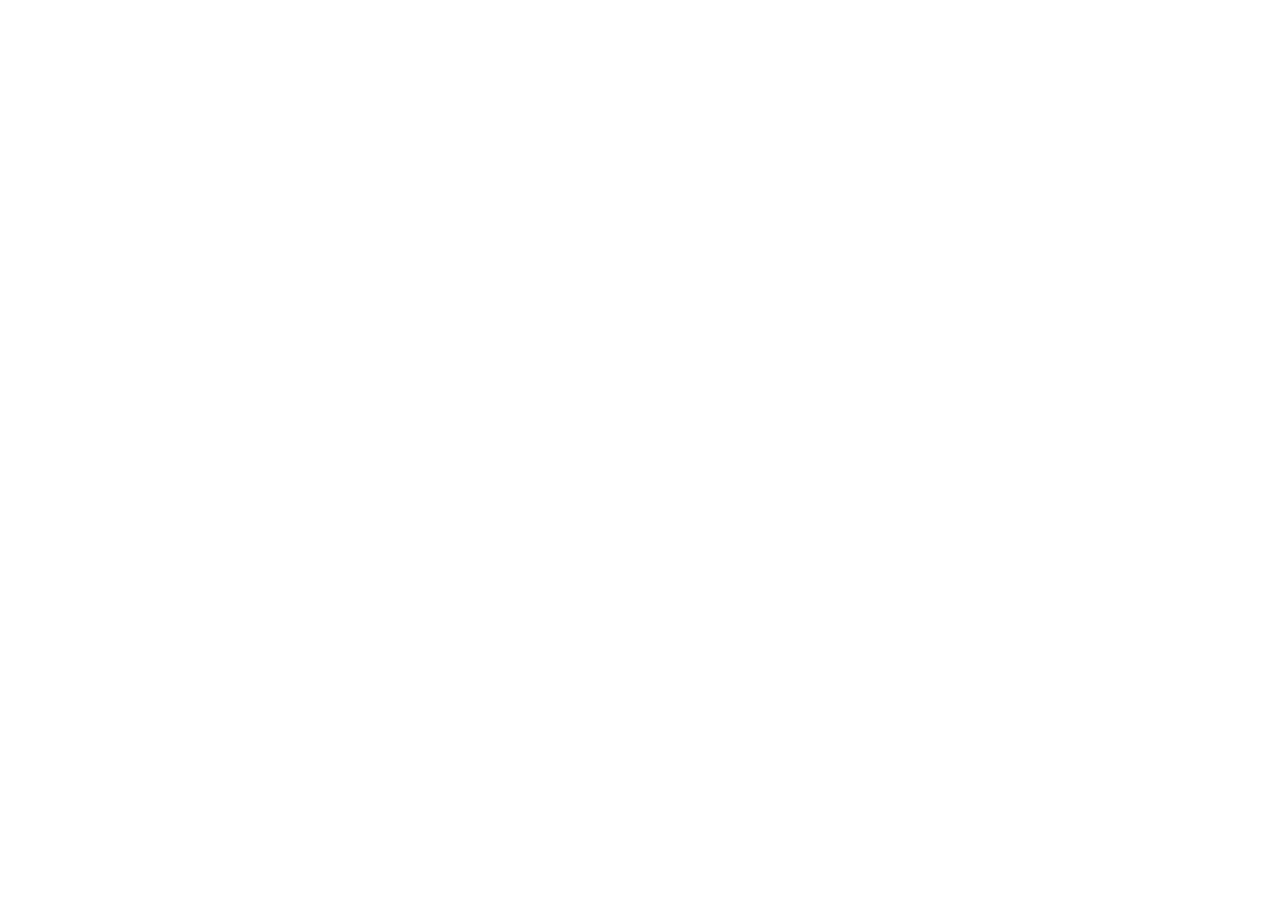
==== dashboard.html @ f40e2276 "Create dashboard.html basic html doc" ====
<!DOCTYPE html>
<html lang ="en">
<head>
<meta charset="UTF-8">
<meta http-equiv="X-UA-Compatible" content="IE=edge">
<meta name="viewport" content="width=device-width, initial-scale=1.0">
<title>My Dashboard</title>
<link rel="stylesheet" href="https://fonts.googleapis.com/css2?family=Material+Symbols+Outlined:opsz,wght,FILL,GRAD@24,400,0,0" />
<link rel="stylesheet" href="style.css">
</head>
<body>
<script src="script.js"></script>
</body>
</html>
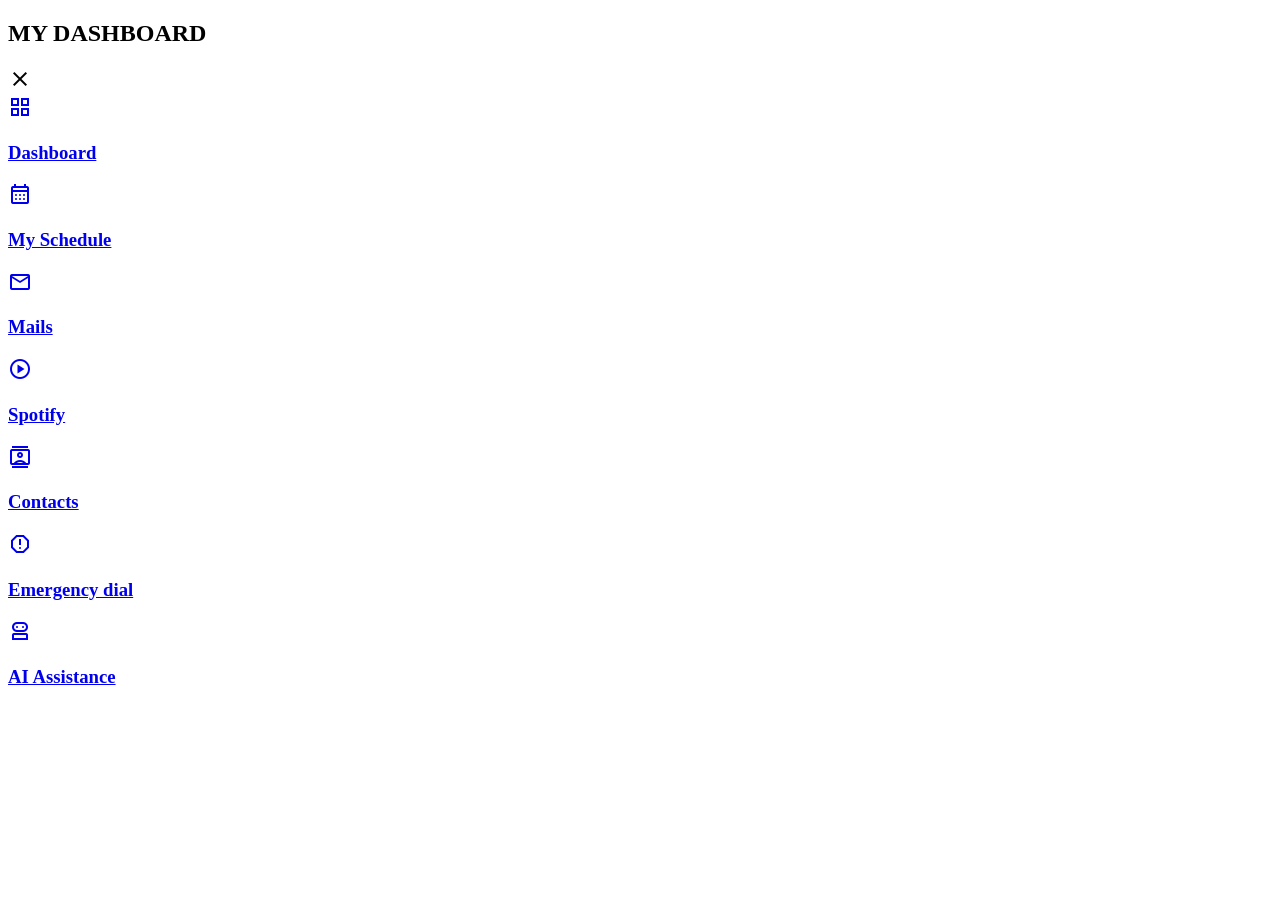
==== commit c3385704: "added the side bar with links" ====
--- a/dashboard.html
+++ b/dashboard.html
@@ -9,6 +9,67 @@
 <link rel="stylesheet" href="style.css">
 </head>
 <body>
+<div class="container">
+<!-- left start -->
+<aside>
+<div class="top">
+<div class="logo">
+<h1><span class="danger">MY </span>DASHBOARD</h1>
+</div>
+<div class="close">
+<span class="material-symbols-outlined">close</span>
+</div>
+</div>
+<!-- top end -->
+<!-- sidebar start -->
+<div class="sidebar">
+<a href="#" class="active">
+<span class="material-symbols-outlined">grid_view</span>
+<h3>Dashboard</h3>
+</a>
+<a href="https://calendar.google.com/">
+<span class="material-symbols-outlined">calendar_month</span>
+<h3>My Schedule</h3>
+</a>
+<a href="https://mail.google.com/mail/">
+<span class="material-symbols-outlined">mail</span>
+<h3>Mails</h3>
+</a>
+<a href="https://open.spotify.com/">
+<span class="material-symbols-outlined">play_circle</span>
+<h3>Spotify</h3>
+</a>
+<a href="https://contacts.google.com/">
+<span class="material-symbols-outlined">contacts</span>
+<h3>Contacts</h3>
+</a>
+<a href="https://www.google.com/search?q=emergency+call+number+list&sca_esv=323d829832db6162&rlz=1C1CHBF_enIN1125IN1126&ei=kdz8Z_eCGrmr4-EP162PkQ8&ved=0ahUKEwi3j-jkodeMAxW51TgGHdfWI_IQ4dUDCBA&uact=5&oq=emergency+call+number+list&gs_lp=[base64]&sclient=gws-wiz-serp">
+<span class="material-symbols-outlined">report_gmailerrorred</span>
+<h3>Emergency dial</h3>
+</a>
+<a href="https://chatgpt.com/">
+<span class="material-symbols-outlined">robot_2</span>
+<h3>AI Assistance</h3>
+</a>
+</div>
+<!-- sidebar end -->
+
+</aside>
+<!-- left end -->
+
+
+<!-- main start -->
+<main>
+</main>
+<!-- main end -->
+
+
+<!-- right start -->
+<div class="right">
+</div>
+<!-- right end -->
+
+</div>
 <script src="script.js"></script>
 </body>
 </html>
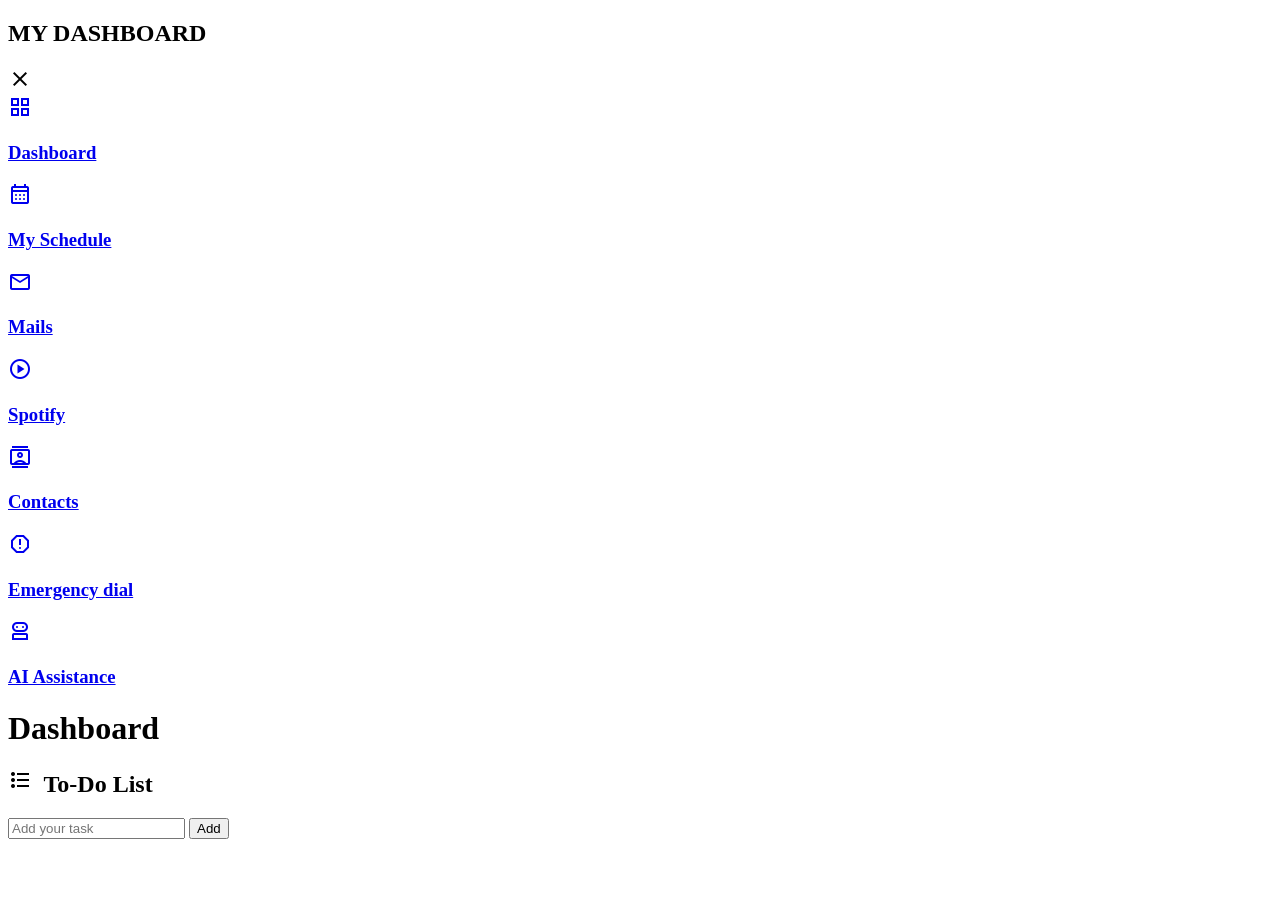
==== commit 6329d4ab: "added the to-do list" ====
--- a/dashboard.html
+++ b/dashboard.html
@@ -53,13 +53,23 @@
 </a>
 </div>
 <!-- sidebar end -->
-
 </aside>
 <!-- left end -->
 
 
 <!-- main start -->
 <main>
+<div class="dash">
+<h1>Dashboard</h1>
+</div>
+<div class="todo">
+<h2><span class="material-symbols-outlined">format_list_bulleted</span>&ensp;To-Do List</h2>
+<div class="row">
+<input type="text" id="input-box" placeholder="Add your task">
+<button onclick="addTask()">Add</button>
+</div>
+<ul id="list-container">
+</ul>
 </main>
 <!-- main end -->
 
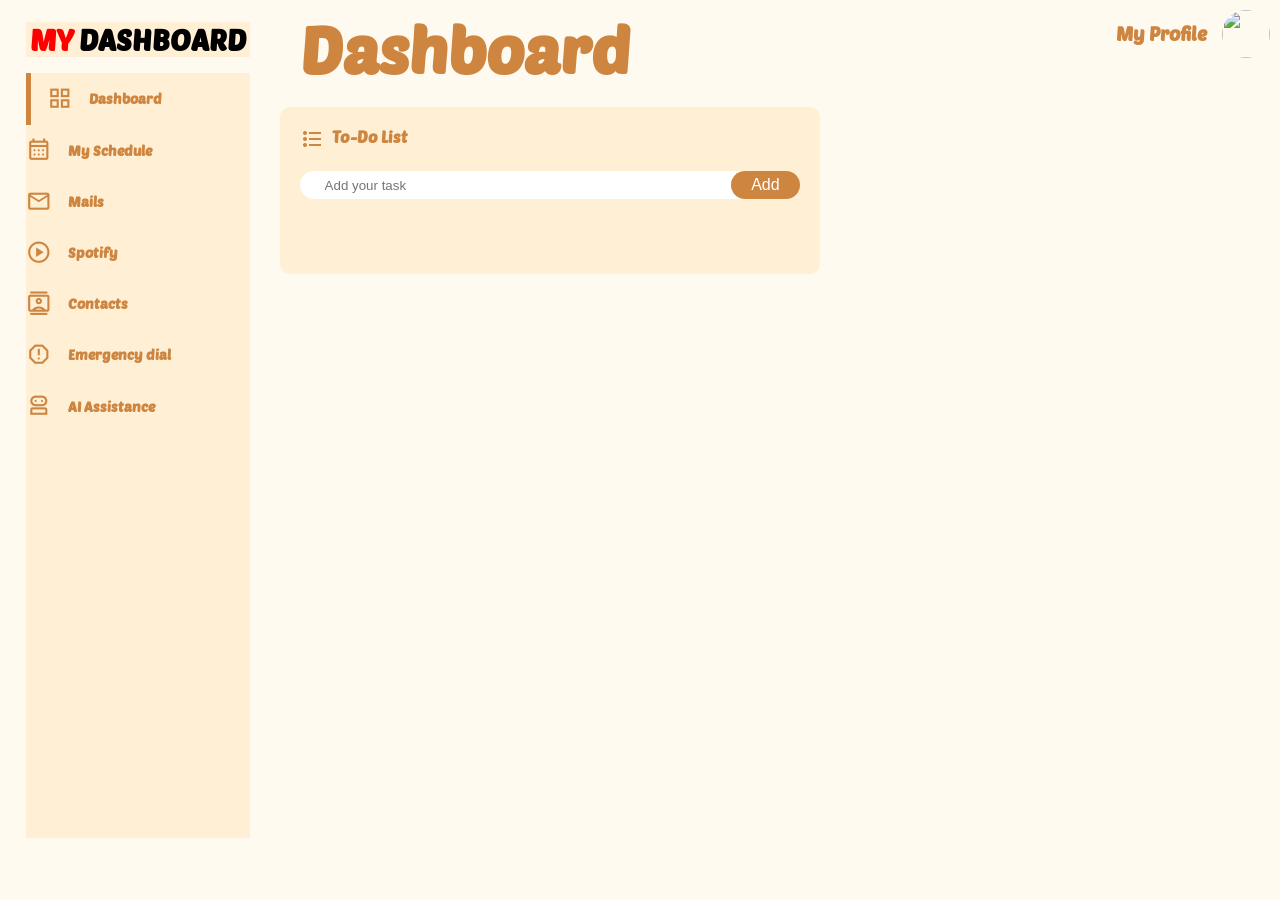
==== commit ac662031: "adding the calendar" ====
--- a/dashboard.html
+++ b/dashboard.html
@@ -76,6 +76,17 @@
 
 <!-- right start -->
 <div class="right">
+<div class="profile-photo">
+<a href="https://accounts.google.com/">
+<h1>My Profile</h1>
+<img src="images/pfp.png">
+</a>
+</div>
+<div class="calendar">
+  <h3 id="month-year"></h3>
+  <div class="days" id="days"></div>
+</div>
+
 </div>
 <!-- right end -->
 
--- a/style.css
+++ b/style.css
@@ -0,0 +1,241 @@
+@import url('https://fonts.googleapis.com/css2?family=Poetsen+One&display=swap');
+
+*{
+margin: 0;
+padding: 0;
+box-sizing: border-box;
+text-decoration: none;
+border: 0;
+list-style: none;
+appearance: none;
+}
+
+body{
+  font-family: "Poetsen One", sans-serif;
+  font-style: normal;
+  width: 100vw;
+  height: 100vh;
+  font-size: 0.88rem;
+  user-select: none;
+  overflow-x: hidden;
+  background: floralwhite;
+}
+.container{
+display: grid;
+width: 96%;
+grid-template-columns: 14rem auto 14rem;
+margin: 0 auto;
+}
+
+a{
+color: peru;
+}
+
+h1{
+font-weight: 800;
+font-size: 1.8rem;
+color: ;
+}
+h2{
+font-size: 1.4rem;
+color: ;
+}
+h3{
+font-size: 0.87rem;
+color: ;
+}
+h4{
+font-size: 0.8rem;
+color: ;
+}
+h5{
+font-size: 0.77rem;
+color: ;
+}
+small{
+font-size: 0.75rem;
+color: ;
+}
+
+.profile-photo img{
+width: 3rem;
+position: absolute;
+height: 3rem;
+border-radius: 50%;
+overflow: hidden;
+right: 10px;
+top: 10px;
+}
+.profile-photo h1{
+position: absolute;
+right: 73px;
+font-size: 1.2rem;
+top: 22px;
+align-items: right;
+}
+.danger{
+color: red;
+}
+/* aside */
+
+aside{
+height: 100vh;
+}
+aside .top{
+background-color: papayawhip;
+display: flex;
+justify-content: space-around;
+margin-top: 1.4rem;
+}
+aside .logo{
+display: flex;
+gap: 1rem;
+}
+aside .top div.close{
+display: none;
+}
+
+/* sidebar */
+
+aside .sidebar{
+background-color: papayawhip;
+display: flex;
+flex-direction: column;
+height: 85vh;
+position: relative;
+top: 1rem;
+}
+
+aside .h3{
+font-weight: 400;
+}
+
+aside .sidebar a{
+display: flex;
+color: peru;
+gap: 1rem;
+align-items: center;
+height: 3.2rem;
+transition:all .1s ease-in;
+}
+
+aside .sidebar a span{
+font-size: 1.6rem;
+transition:all .1s ease-in;
+}
+aside .sidebat a:last-child{
+position: absolute;
+bottom: 1rem;
+width: 100%;
+}
+aside .sidebar a:active{
+background: peachpuff;
+color: peru;
+margin-left: 0;
+border-left: 5px solid peru;
+}
+aside .sidebar a.active::before{
+content: '';
+margin-left: 0;
+width: 5px;
+height: 100%;
+background-color: peru;
+}
+aside .sidebar a:hover span{
+margin-left: 1rem;
+}
+.dash h1{
+font-size: 4rem;
+margin-top: 10px;
+margin-left: 50px;
+color: peru;
+}
+.todo{
+width: 100%;
+max-width: 540px;
+background: papayawhip;
+margin: 20px 30px 30px;
+padding: 20px 20px 50px;
+border-radius: 10px;
+}
+.todo h2{
+color: peru;
+font-size: 1rem;
+display: flex;
+align-items: left;
+margin-bottom: 20px;
+}
+
+.row{
+display: flex;
+align-items: center;
+justify-content: space-between;
+background: white;
+border-radius: 30px;
+padding-left: 20px;
+margin-bottom: 25px;
+}
+
+input{
+flex: 1;
+border: none;
+outline: none;
+background: transparent;
+padding: 5px;
+font-weight: 14px;
+}
+
+button{
+border: none;
+outline: none;
+background: peru;
+padding: 5px 20px;
+color: white;
+font-size: 16px;
+cursor: pointer;
+border-radius: 40px;
+}
+
+ul li{
+list-style: none;
+color: peru;
+font-size: 17px;
+padding: 12px 8px 12px 50px;
+user-select: none;
+cursor: pointer;
+position: relative;
+}
+ul li::before{
+content:'';
+position: absolute;
+height: 28px;
+width: 28px;
+border-radius: 50%;
+background-image: url(images/nope.png);
+background-size: cover;
+background-position: center;
+top: 10px;
+left: 8px;
+}
+ul li.checked{
+colour: beige;
+text-decoration: line-through;
+}
+ul li.checked::before{
+background-image: url(images/yup.png);
+}
+ul li span{
+position: absolute;
+right: 0;
+top: 4px;
+width: 40px;
+height: 40px;
+font-size: 22px;
+color: red;
+line-height: 40px;
+text-align: center;
+border-radius: 50%;
+}
+ul li span:hover{
+background: navajowhite;
+}
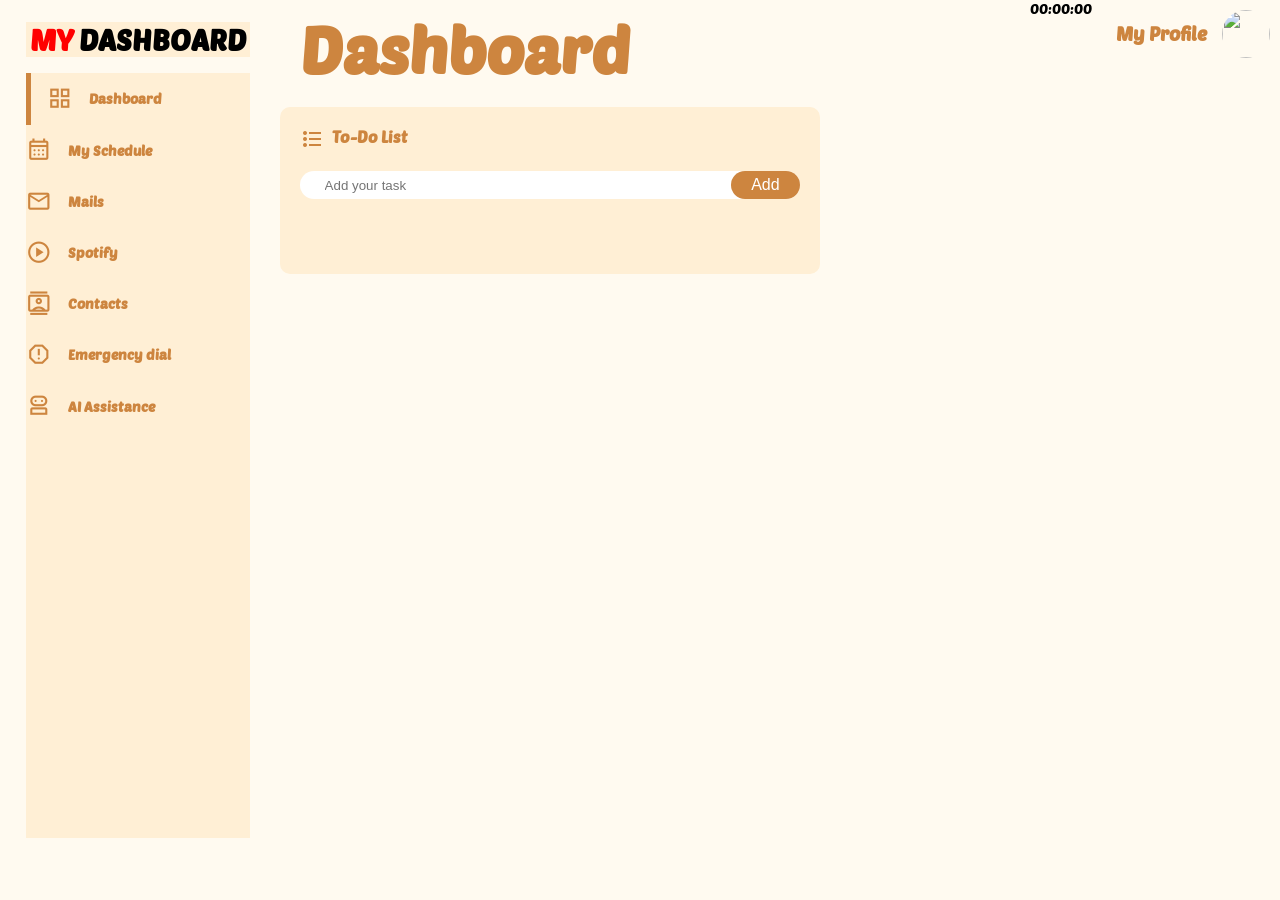
==== commit dd4cc941: "added clock" ====
--- a/dashboard.html
+++ b/dashboard.html
@@ -86,7 +86,9 @@
   <h3 id="month-year"></h3>
   <div class="days" id="days"></div>
 </div>
-
+<div class="clock" id="clock">
+00:00:00
+</div>
 </div>
 <!-- right end -->
 
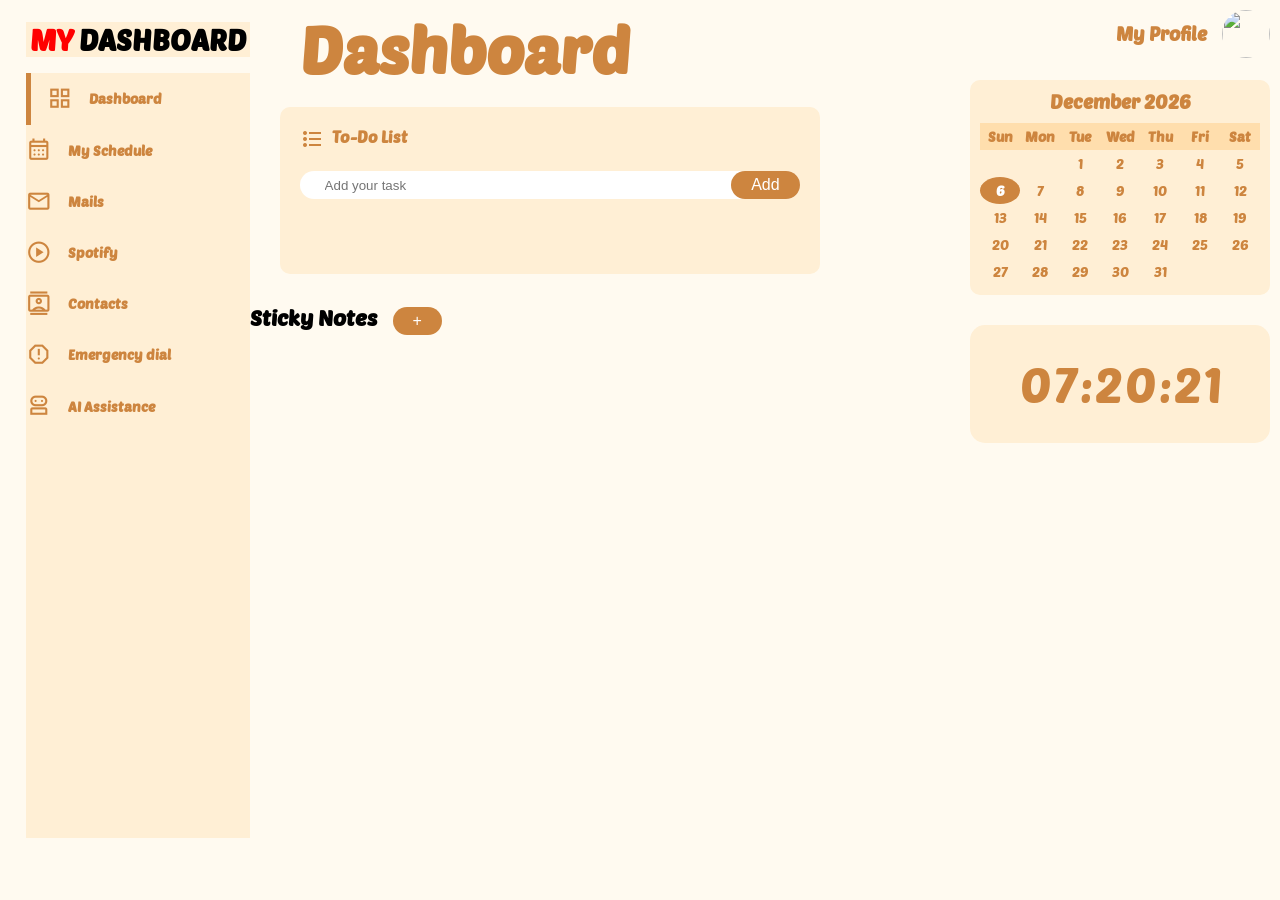
==== commit 2526b31c: "sticky notes added" ====
--- a/dashboard.html
+++ b/dashboard.html
@@ -62,6 +62,7 @@
 <div class="dash">
 <h1>Dashboard</h1>
 </div>
+<div class="main-content">
 <div class="todo">
 <h2><span class="material-symbols-outlined">format_list_bulleted</span>&ensp;To-Do List</h2>
 <div class="row">
@@ -70,6 +71,12 @@
 </div>
 <ul id="list-container">
 </ul>
+</div>
+<div class="sticky" id="sticky">
+<h2>Sticky Notes &ensp;<button onclick="addNote()">+</button></h2>
+<ul id="image-container"></ul>
+</div>
+</div>
 </main>
 <!-- main end -->
 
@@ -93,6 +100,7 @@
 <!-- right end -->
 
 </div>
+
 <script src="script.js"></script>
 </body>
 </html>
--- a/style.css
+++ b/style.css
@@ -239,3 +239,54 @@
 ul li span:hover{
 background: navajowhite;
 }
+right{
+height: 100vh;
+}
+
+.calendar {
+width: 300px;
+position: absolute;
+border-radius: 10px;
+color: peru;
+padding: 10px;
+text-align: center;
+margin-top: 80px;
+background-color: papayawhip;
+right: 10px; 
+}
+
+.calendar h3{
+margin: 0;
+font-size: 1.2rem;
+}
+.days {
+display: grid;
+grid-template-columns: repeat(7, 1fr);
+margin-top: 10px;
+}
+.day, .date {
+padding: 5px;
+font-size: 14px;
+}
+.day {
+font-weight: bold;
+background: navajowhite;
+}
+.today {
+background-color: peru;
+color: white;
+border-radius: 50%;
+font-weight: bold;
+}
+.clock {
+background: papayawhip;
+color: peru;
+position: absolute;
+top: 325px;
+right: 10px;
+padding: 30px 50px;
+border-radius: 15px;
+font-size: 48px;
+letter-spacing: 2px;
+width: 300px;
+}
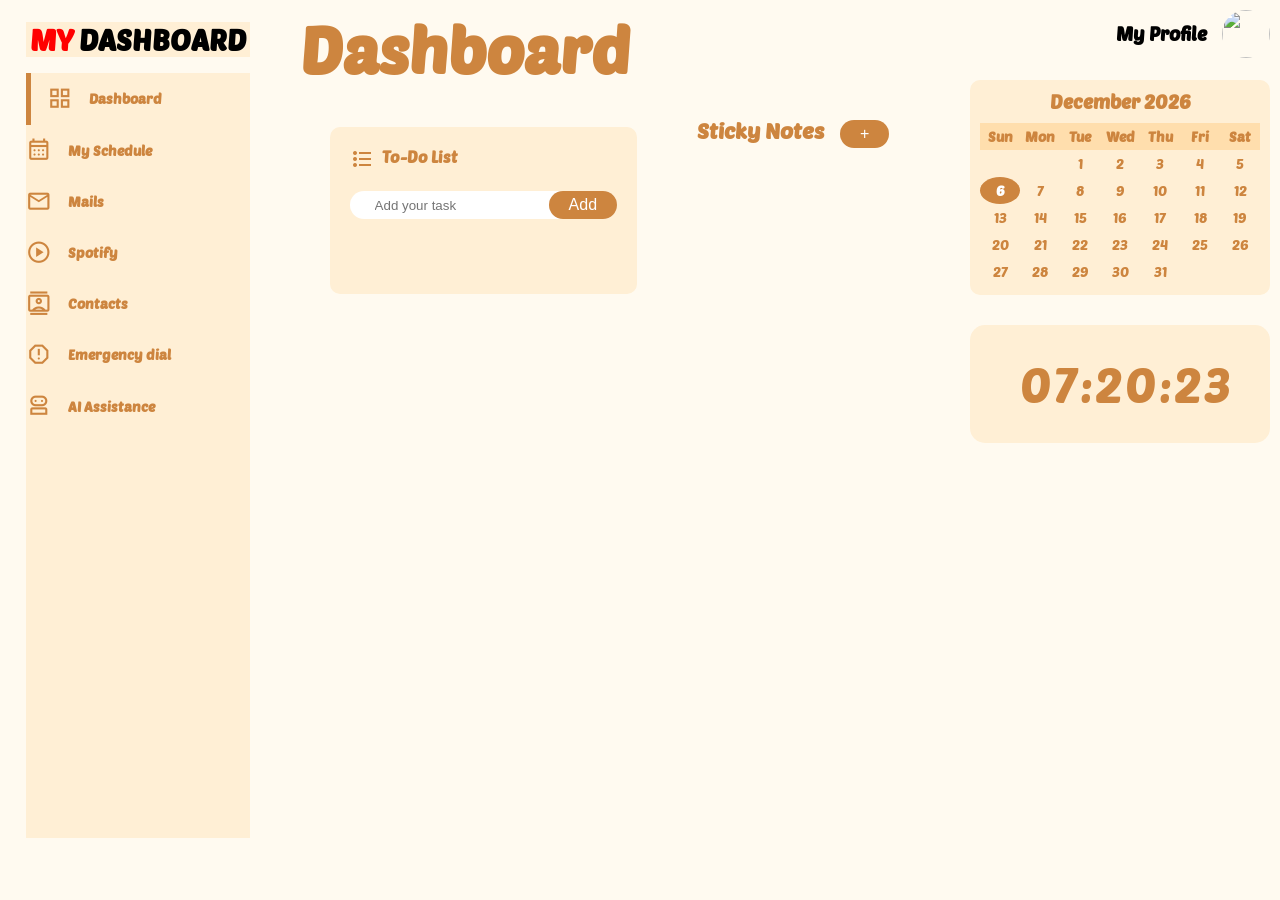
==== commit 4908acb2: "image source changes" ====
--- a/dashboard.html
+++ b/dashboard.html
@@ -86,7 +86,7 @@
 <div class="profile-photo">
 <a href="https://accounts.google.com/">
 <h1>My Profile</h1>
-<img src="images/pfp.png">
+<img src="https://avatarfiles.alphacoders.com/126/thumb-1920-126700.jpg">
 </a>
 </div>
 <div class="calendar">
--- a/style.css
+++ b/style.css
@@ -20,6 +20,7 @@
   overflow-x: hidden;
   background: floralwhite;
 }
+
 .container{
 display: grid;
 width: 96%;
@@ -34,11 +35,11 @@
 h1{
 font-weight: 800;
 font-size: 1.8rem;
-color: ;
+color: black;
 }
 h2{
 font-size: 1.4rem;
-color: ;
+color: peru;
 }
 h3{
 font-size: 0.87rem;
@@ -73,9 +74,29 @@
 top: 22px;
 align-items: right;
 }
+
+.text-muted{
+color: ;
+}
+p{
+color: ;
+}
+b{
+color: ;
+}
+.primary{
+color: ;
+}
+.success{
+color: green;
+}
 .danger{
 color: red;
 }
+.warning{
+color: yellow;
+}
+
 /* aside */
 
 aside{
@@ -123,13 +144,8 @@
 font-size: 1.6rem;
 transition:all .1s ease-in;
 }
-aside .sidebat a:last-child{
-position: absolute;
-bottom: 1rem;
-width: 100%;
-}
 aside .sidebar a:active{
-background: peachpuff;
+background: navajowhite;
 color: peru;
 margin-left: 0;
 border-left: 5px solid peru;
@@ -144,12 +160,14 @@
 aside .sidebar a:hover span{
 margin-left: 1rem;
 }
+
 .dash h1{
 font-size: 4rem;
 margin-top: 10px;
 margin-left: 50px;
 color: peru;
 }
+
 .todo{
 width: 100%;
 max-width: 540px;
@@ -218,7 +236,7 @@
 left: 8px;
 }
 ul li.checked{
-colour: beige;
+color: tan;
 text-decoration: line-through;
 }
 ul li.checked::before{
@@ -278,6 +296,7 @@
 border-radius: 50%;
 font-weight: bold;
 }
+
 .clock {
 background: papayawhip;
 color: peru;
@@ -290,3 +309,64 @@
 letter-spacing: 2px;
 width: 300px;
 }
+
+.main-content {
+  display: flex;
+  gap: 20px;
+  align-items: flex-start;
+  margin: 20px 50px;
+}
+
+.todo {
+  flex: 1;
+  max-width: 540px;
+}
+
+.sticky {
+  width: 400px;
+  padding: 10px;
+}
+
+#image-container {
+  list-style: none;
+  padding: 0;
+  margin: 0;
+  text-align: center;
+}
+
+.note-wrapper{
+position: relative;
+display: block;
+margin: 20px auto;
+width: 350px;
+height: 300px;
+}
+.note-image{
+width: 100%;
+height: 100%;
+border-radius: 10px;
+object-fit: cover;
+display: block;
+}
+.cls-btn{
+position: absolute;
+top: 10px;
+left: 50px;
+font-size: 30px;
+color: red;
+font-weight: bold;
+cursor: pointer;
+z-index: 1;
+}
+.note-text{
+position: absolute;
+top: 80px;
+left: 70px;
+background: transparent;
+border: none;
+outline: none;
+width: calc(100% - 100px);
+height: calc(100% - 100px);
+resize: none;
+font-family: "Dancing Script", cursive;
+}
